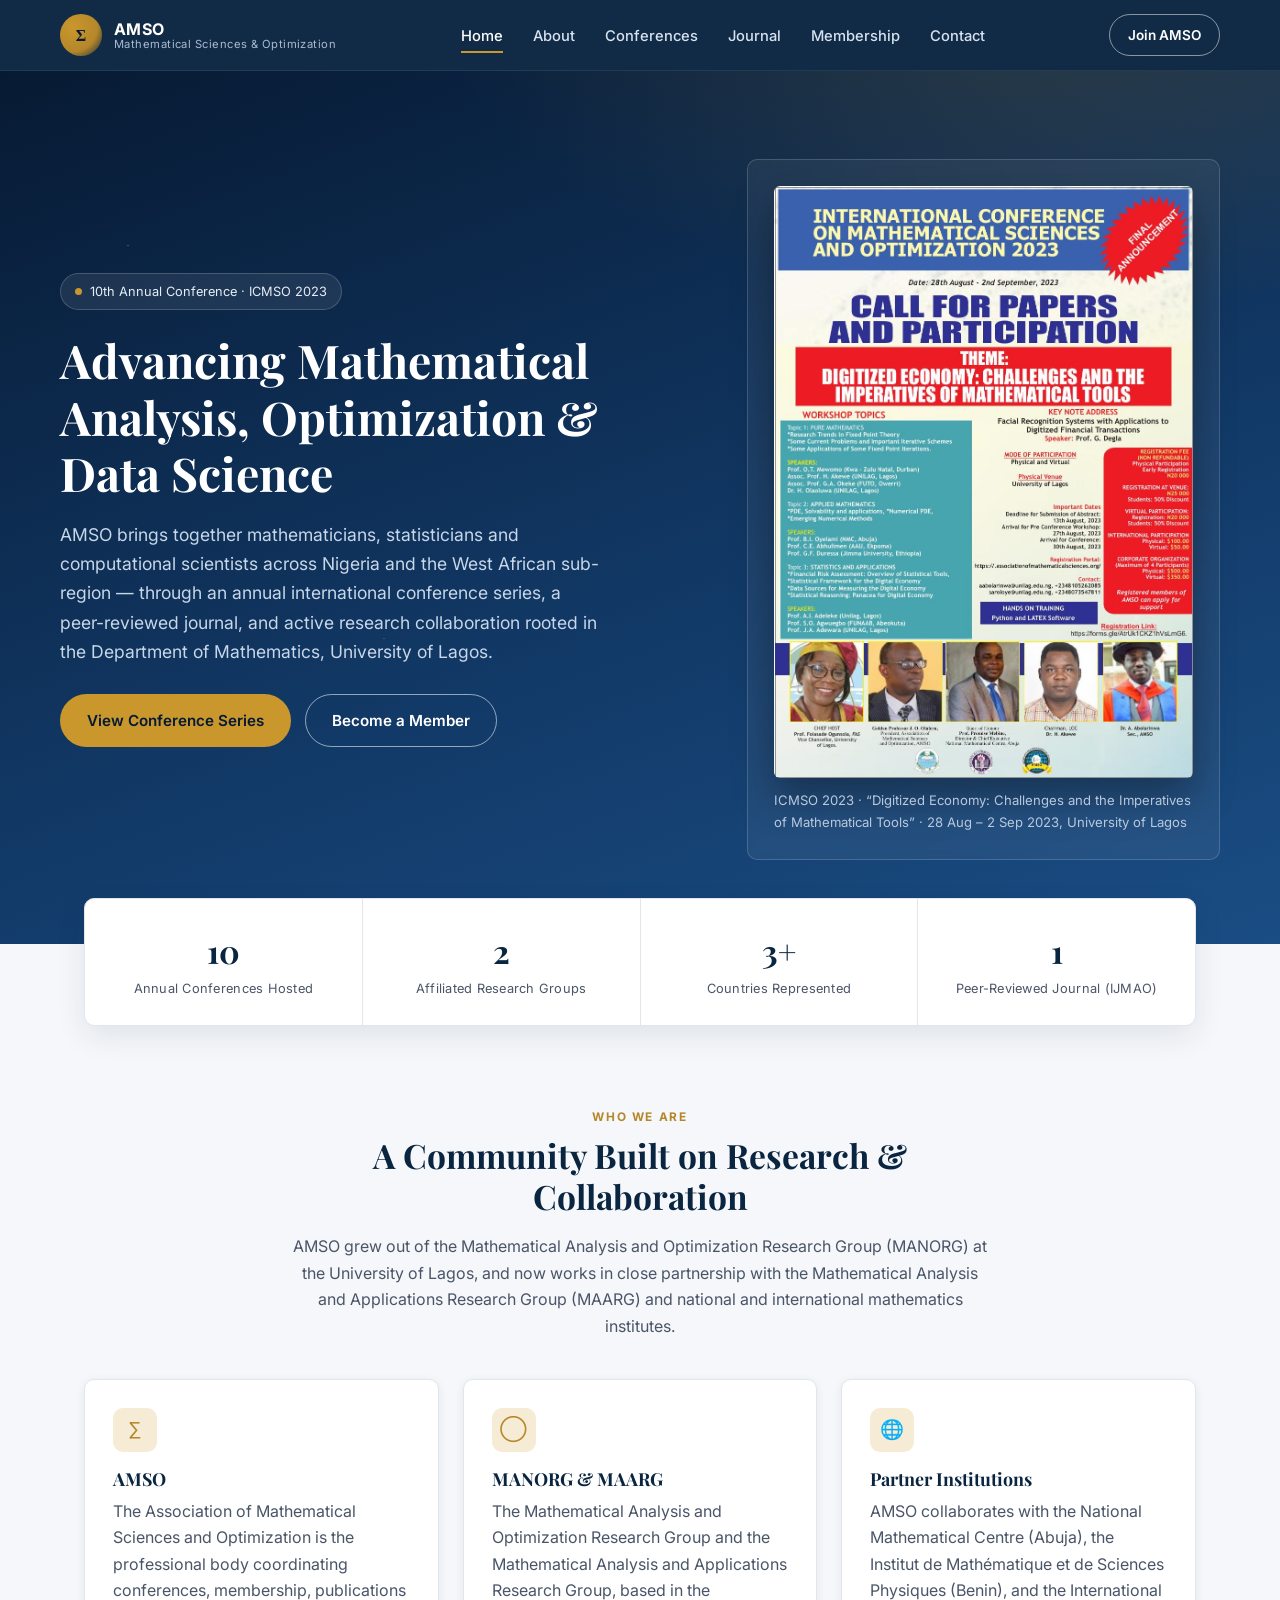
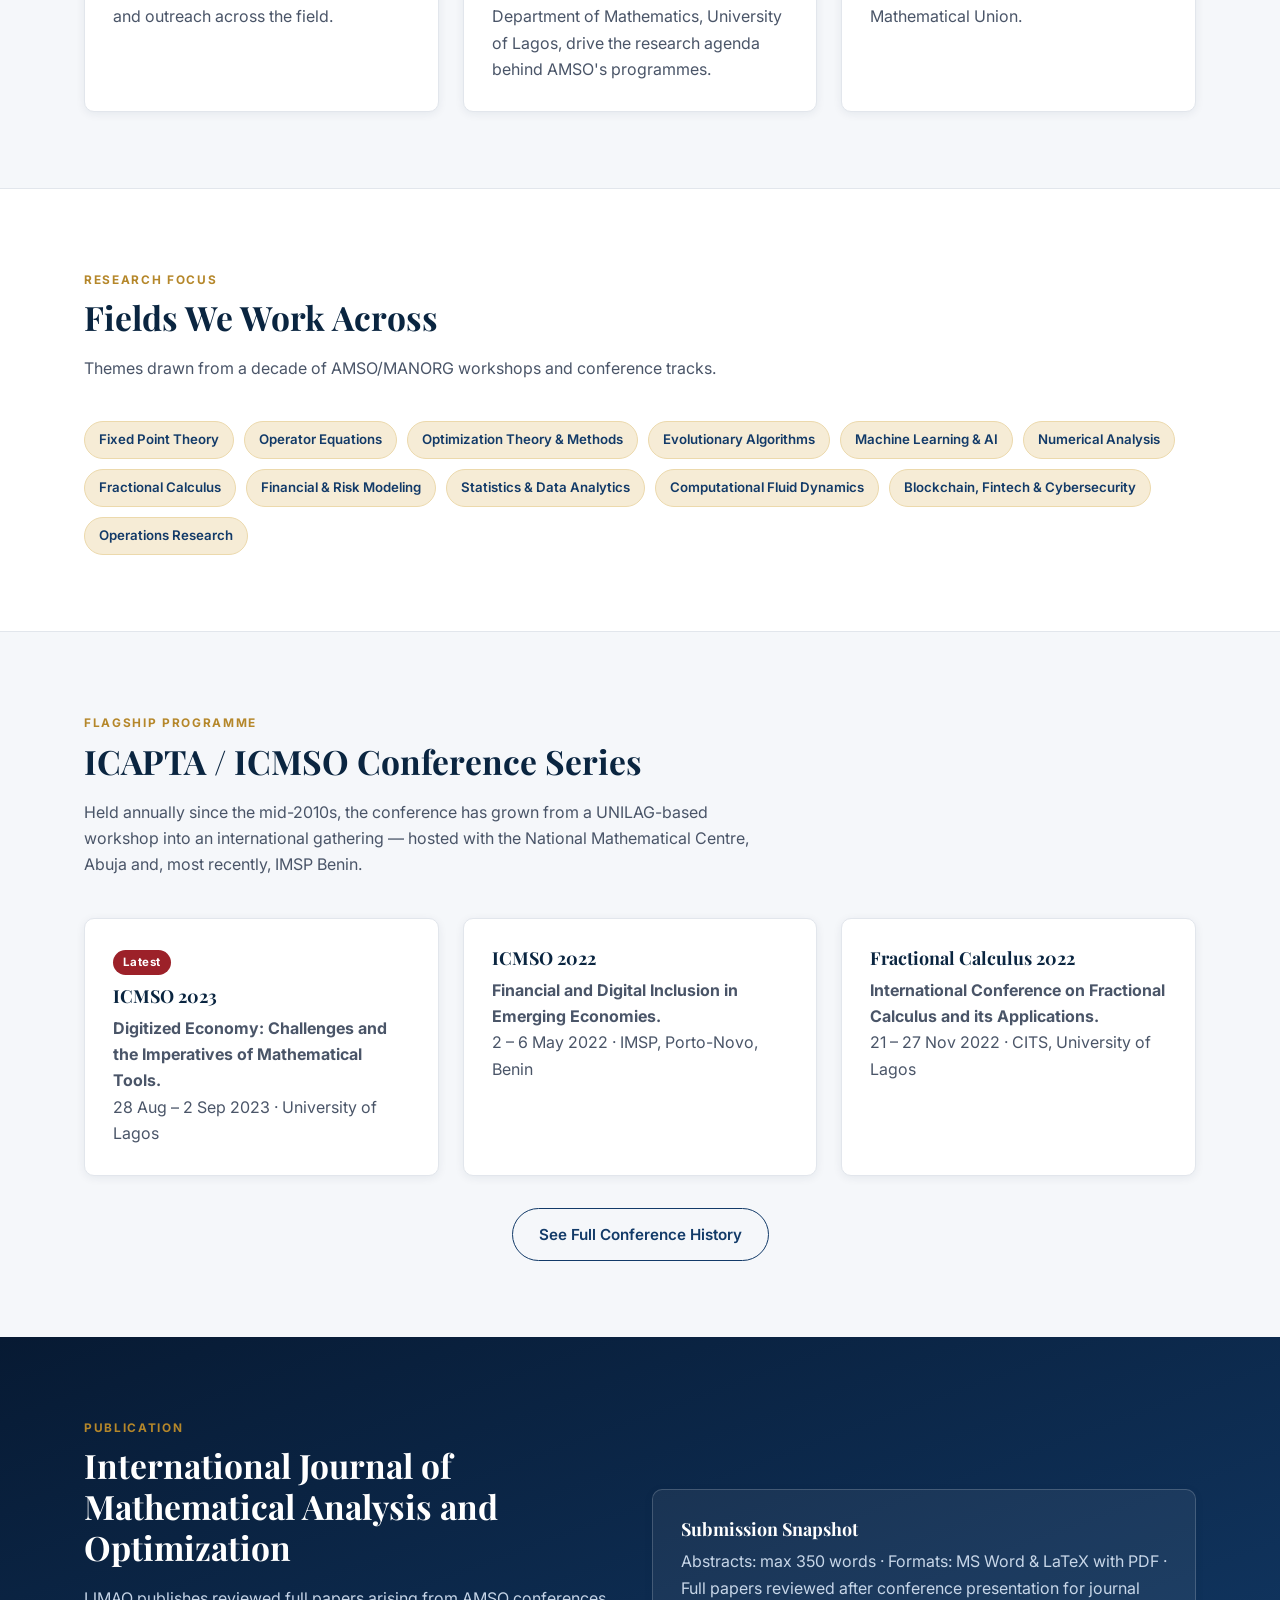
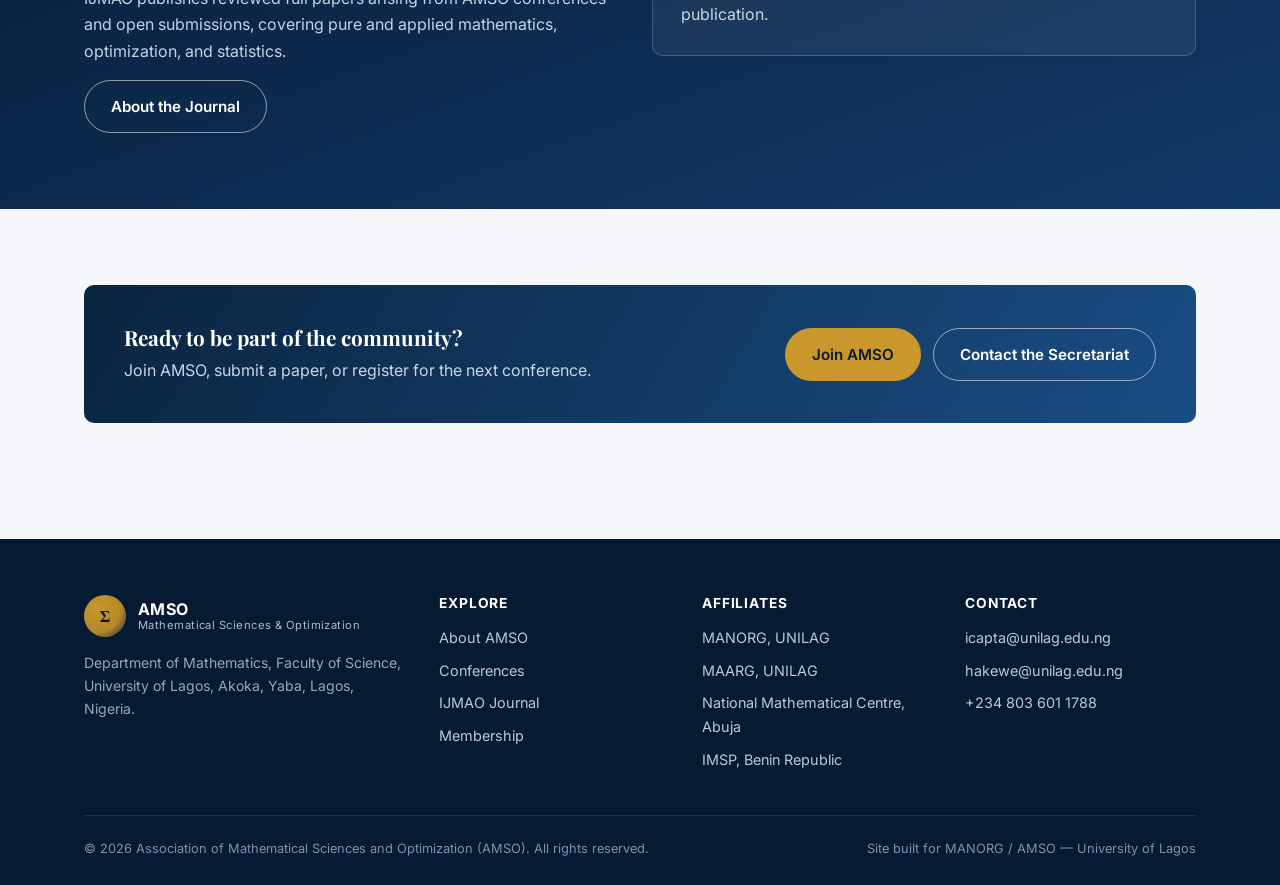
==== index.html @ 7dbcd3dd "Build AMSO website: home, about, conferences, journal, membership, contact Static site for the Assoc" ====
<!DOCTYPE html>
<html lang="en">
<head>
<meta charset="UTF-8">
<meta name="viewport" content="width=device-width, initial-scale=1.0">
<title>AMSO — Association of Mathematical Sciences and Optimization</title>
<meta name="description" content="AMSO unites researchers in mathematical analysis, optimization, statistics and data science through the annual ICAPTA/ICMSO conference series, the IJMAO journal, and its affiliated research groups MANORG and MAARG at the University of Lagos.">
<link rel="icon" href="data:image/svg+xml,<svg xmlns=%22http://www.w3.org/2000/svg%22 viewBox=%220 0 100 100%22><rect width=%22100%22 height=%22100%22 rx=%2220%22 fill=%22%230a2540%22/><text x=%2250%22 y=%2268%22 font-size=%2258%22 text-anchor=%22middle%22 fill=%22%23c9972c%22 font-family=%22Georgia,serif%22>&#8721;</text></svg>">
<link rel="preconnect" href="https://fonts.googleapis.com">
<link rel="preconnect" href="https://fonts.gstatic.com" crossorigin>
<link href="https://fonts.googleapis.com/css2?family=Playfair+Display:wght@600;700&family=Inter:wght@400;500;600;700&display=swap" rel="stylesheet">
<link rel="stylesheet" href="assets/css/style.css">
</head>
<body>

<header class="site-header">
  <div class="container nav">
    <a href="index.html" class="brand">
      <span class="brand-mark">&Sigma;</span>
      <span class="brand-text"><strong>AMSO</strong><span>Mathematical Sciences &amp; Optimization</span></span>
    </a>
    <ul class="nav-links">
      <li><a href="index.html">Home</a></li>
      <li><a href="about.html">About</a></li>
      <li><a href="conferences.html">Conferences</a></li>
      <li><a href="journal.html">Journal</a></li>
      <li><a href="membership.html">Membership</a></li>
      <li><a href="contact.html">Contact</a></li>
    </ul>
    <div class="nav-cta">
      <a href="membership.html" class="btn btn-outline-invert btn-sm">Join AMSO</a>
      <button class="nav-toggle" aria-label="Toggle menu">&#9776;</button>
    </div>
  </div>
</header>

<section class="hero">
  <div class="container hero-inner">
    <div>
      <div class="hero-badge"><span class="dot"></span> 10th Annual Conference · ICMSO 2023</div>
      <h1>Advancing Mathematical Analysis, Optimization &amp; Data Science</h1>
      <p class="lead">AMSO brings together mathematicians, statisticians and computational scientists across Nigeria and the West African sub-region — through an annual international conference series, a peer-reviewed journal, and active research collaboration rooted in the Department of Mathematics, University of Lagos.</p>
      <div class="hero-actions">
        <a href="conferences.html" class="btn btn-primary">View Conference Series</a>
        <a href="membership.html" class="btn btn-ghost">Become a Member</a>
      </div>
    </div>
    <div class="hero-panel">
      <img src="assets/img/icmso2023-flyer.jpg" alt="Call for Papers — 10th Annual International Conference on Mathematical Sciences and Optimization (ICMSO 2023)">
      <p class="hero-panel-cap">ICMSO 2023 · &ldquo;Digitized Economy: Challenges and the Imperatives of Mathematical Tools&rdquo; · 28 Aug – 2 Sep 2023, University of Lagos</p>
    </div>
  </div>
</section>

<div class="container">
  <div class="stats">
    <div class="stat"><div class="num">10</div><div class="label">Annual Conferences Hosted</div></div>
    <div class="stat"><div class="num">2</div><div class="label">Affiliated Research Groups</div></div>
    <div class="stat"><div class="num">3+</div><div class="label">Countries Represented</div></div>
    <div class="stat"><div class="num">1</div><div class="label">Peer-Reviewed Journal (IJMAO)</div></div>
  </div>
</div>

<section class="section">
  <div class="container">
    <div class="section-head center">
      <span class="eyebrow">Who We Are</span>
      <h2>A Community Built on Research &amp; Collaboration</h2>
      <p>AMSO grew out of the Mathematical Analysis and Optimization Research Group (MANORG) at the University of Lagos, and now works in close partnership with the Mathematical Analysis and Applications Research Group (MAARG) and national and international mathematics institutes.</p>
    </div>
    <div class="grid grid-3">
      <div class="card">
        <div class="icon">&#8721;</div>
        <h3>AMSO</h3>
        <p>The Association of Mathematical Sciences and Optimization is the professional body coordinating conferences, membership, publications and outreach across the field.</p>
      </div>
      <div class="card">
        <div class="icon">&#9711;</div>
        <h3>MANORG &amp; MAARG</h3>
        <p>The Mathematical Analysis and Optimization Research Group and the Mathematical Analysis and Applications Research Group, based in the Department of Mathematics, University of Lagos, drive the research agenda behind AMSO's programmes.</p>
      </div>
      <div class="card">
        <div class="icon">&#127760;</div>
        <h3>Partner Institutions</h3>
        <p>AMSO collaborates with the National Mathematical Centre (Abuja), the Institut de Mathématique et de Sciences Physiques (Benin), and the International Mathematical Union.</p>
      </div>
    </div>
  </div>
</section>

<section class="section section--alt">
  <div class="container">
    <div class="section-head">
      <span class="eyebrow">Research Focus</span>
      <h2>Fields We Work Across</h2>
      <p>Themes drawn from a decade of AMSO/MANORG workshops and conference tracks.</p>
    </div>
    <div class="chips">
      <span class="chip">Fixed Point Theory</span>
      <span class="chip">Operator Equations</span>
      <span class="chip">Optimization Theory &amp; Methods</span>
      <span class="chip">Evolutionary Algorithms</span>
      <span class="chip">Machine Learning &amp; AI</span>
      <span class="chip">Numerical Analysis</span>
      <span class="chip">Fractional Calculus</span>
      <span class="chip">Financial &amp; Risk Modeling</span>
      <span class="chip">Statistics &amp; Data Analytics</span>
      <span class="chip">Computational Fluid Dynamics</span>
      <span class="chip">Blockchain, Fintech &amp; Cybersecurity</span>
      <span class="chip">Operations Research</span>
    </div>
  </div>
</section>

<section class="section">
  <div class="container">
    <div class="section-head">
      <span class="eyebrow">Flagship Programme</span>
      <h2>ICAPTA / ICMSO Conference Series</h2>
      <p>Held annually since the mid-2010s, the conference has grown from a UNILAG-based workshop into an international gathering — hosted with the National Mathematical Centre, Abuja and, most recently, IMSP Benin.</p>
    </div>
    <div class="grid grid-3">
      <div class="card">
        <span class="tl-tag current">Latest</span>
        <h3>ICMSO 2023</h3>
        <p><strong>Digitized Economy: Challenges and the Imperatives of Mathematical Tools.</strong><br>28 Aug – 2 Sep 2023 · University of Lagos</p>
      </div>
      <div class="card">
        <h3>ICMSO 2022</h3>
        <p><strong>Financial and Digital Inclusion in Emerging Economies.</strong><br>2 – 6 May 2022 · IMSP, Porto-Novo, Benin</p>
      </div>
      <div class="card">
        <h3>Fractional Calculus 2022</h3>
        <p><strong>International Conference on Fractional Calculus and its Applications.</strong><br>21 – 27 Nov 2022 · CITS, University of Lagos</p>
      </div>
    </div>
    <div class="text-center" style="margin-top:32px;">
      <a href="conferences.html" class="btn btn-outline">See Full Conference History</a>
    </div>
  </div>
</section>

<section class="section section--navy">
  <div class="container">
    <div class="grid grid-2" style="align-items:center;">
      <div>
        <span class="eyebrow">Publication</span>
        <h2>International Journal of Mathematical Analysis and Optimization</h2>
        <p>IJMAO publishes reviewed full papers arising from AMSO conferences and open submissions, covering pure and applied mathematics, optimization, and statistics.</p>
        <a href="journal.html" class="btn btn-ghost">About the Journal</a>
      </div>
      <div class="card" style="background:rgba(255,255,255,0.06);border-color:rgba(255,255,255,0.18);">
        <h3 style="color:#fff;">Submission Snapshot</h3>
        <p style="color:#c7d6e8;">Abstracts: max 350 words · Formats: MS Word &amp; LaTeX with PDF · Full papers reviewed after conference presentation for journal publication.</p>
      </div>
    </div>
  </div>
</section>

<section class="section">
  <div class="container">
    <div class="cta-banner">
      <div>
        <h3>Ready to be part of the community?</h3>
        <p>Join AMSO, submit a paper, or register for the next conference.</p>
      </div>
      <div style="display:flex;gap:12px;flex-wrap:wrap;">
        <a href="membership.html" class="btn btn-primary">Join AMSO</a>
        <a href="contact.html" class="btn btn-ghost">Contact the Secretariat</a>
      </div>
    </div>
  </div>
</section>

<footer class="site-footer">
  <div class="container">
    <div class="footer-grid">
      <div class="footer-brand">
        <div class="brand" style="margin-bottom:14px;">
          <span class="brand-mark">&Sigma;</span>
          <span class="brand-text" style="color:#fff;"><strong>AMSO</strong><span>Mathematical Sciences &amp; Optimization</span></span>
        </div>
        <p>Department of Mathematics, Faculty of Science, University of Lagos, Akoka, Yaba, Lagos, Nigeria.</p>
      </div>
      <div>
        <h4>Explore</h4>
        <ul>
          <li><a href="about.html">About AMSO</a></li>
          <li><a href="conferences.html">Conferences</a></li>
          <li><a href="journal.html">IJMAO Journal</a></li>
          <li><a href="membership.html">Membership</a></li>
        </ul>
      </div>
      <div>
        <h4>Affiliates</h4>
        <ul>
          <li>MANORG, UNILAG</li>
          <li>MAARG, UNILAG</li>
          <li>National Mathematical Centre, Abuja</li>
          <li>IMSP, Benin Republic</li>
        </ul>
      </div>
      <div>
        <h4>Contact</h4>
        <ul>
          <li><a href="mailto:icapta@unilag.edu.ng">icapta@unilag.edu.ng</a></li>
          <li><a href="mailto:hakewe@unilag.edu.ng">hakewe@unilag.edu.ng</a></li>
          <li>+234 803 601 1788</li>
        </ul>
      </div>
    </div>
    <div class="footer-bottom">
      <span>&copy; <span id="year"></span> Association of Mathematical Sciences and Optimization (AMSO). All rights reserved.</span>
      <span>Site built for MANORG / AMSO — University of Lagos</span>
    </div>
  </div>
</footer>

<script src="assets/js/main.js"></script>
</body>
</html>
---- assets/css/style.css ----
/* ==========================================================================
   AMSO — Association of Mathematical Sciences and Optimization
   Shared stylesheet
   ========================================================================== */

:root {
  --navy-950: #071a33;
  --navy-900: #0a2540;
  --navy-800: #123a68;
  --navy-700: #1a4d84;
  --gold-600: #b5872a;
  --gold-500: #c9972c;
  --gold-100: #f6ecd6;
  --red-700: #9c2129;
  --ink: #1c2530;
  --ink-soft: #4a5568;
  --paper: #ffffff;
  --bg: #f5f7fa;
  --line: #e2e6ec;
  --shadow: 0 10px 30px rgba(10, 37, 64, 0.09);
  --shadow-sm: 0 2px 10px rgba(10, 37, 64, 0.07);
  --radius: 10px;
  --maxw: 1160px;
  --font-head: "Playfair Display", Georgia, "Times New Roman", serif;
  --font-body: "Inter", -apple-system, BlinkMacSystemFont, "Segoe UI", Roboto, sans-serif;
}

* { box-sizing: border-box; }
html { scroll-behavior: smooth; }

body {
  margin: 0;
  font-family: var(--font-body);
  color: var(--ink);
  background: var(--bg);
  line-height: 1.65;
  -webkit-font-smoothing: antialiased;
}

img { max-width: 100%; display: block; }

a { color: inherit; text-decoration: none; }

.container {
  width: 100%;
  max-width: var(--maxw);
  margin: 0 auto;
  padding: 0 24px;
}

h1, h2, h3, h4 {
  font-family: var(--font-head);
  color: var(--navy-900);
  line-height: 1.22;
  margin: 0 0 0.5em;
  font-weight: 700;
}

h1 { font-size: clamp(2rem, 4vw, 2.9rem); }
h2 { font-size: clamp(1.5rem, 3vw, 2.1rem); }
h3 { font-size: 1.3rem; }
p { margin: 0 0 1em; color: var(--ink-soft); }

.eyebrow {
  display: inline-block;
  font-family: var(--font-body);
  font-weight: 700;
  font-size: 0.74rem;
  letter-spacing: 0.14em;
  text-transform: uppercase;
  color: var(--gold-600);
  margin-bottom: 0.6em;
}

.section {
  padding: 76px 0;
}
.section--tight { padding: 52px 0; }
.section--navy {
  background: linear-gradient(160deg, var(--navy-950), var(--navy-800));
  color: #eaf0f8;
}
.section--navy h2, .section--navy h3 { color: #fff; }
.section--navy p { color: #c4d3e6; }
.section--alt { background: var(--paper); border-top: 1px solid var(--line); border-bottom: 1px solid var(--line); }

.section-head {
  max-width: 700px;
  margin: 0 0 40px;
}
.section-head.center { margin-left: auto; margin-right: auto; text-align: center; }

/* ---- Buttons ---- */
.btn {
  display: inline-flex;
  align-items: center;
  gap: 8px;
  padding: 13px 26px;
  border-radius: 999px;
  font-weight: 600;
  font-size: 0.95rem;
  border: 1.5px solid transparent;
  cursor: pointer;
  white-space: nowrap;
  transition: transform 0.15s ease, box-shadow 0.15s ease, background 0.15s ease, color 0.15s ease;
}
.btn-primary { background: var(--gold-500); color: var(--navy-950); }
.btn-primary:hover { background: var(--gold-600); transform: translateY(-1px); box-shadow: var(--shadow-sm); }
.btn-ghost { border-color: rgba(255,255,255,0.55); color: #fff; }
.btn-ghost:hover { background: rgba(255,255,255,0.12); }
.btn-outline { border-color: var(--navy-800); color: var(--navy-800); }
.btn-outline:hover { background: var(--navy-900); color: #fff; }
.btn-outline-invert { border-color: rgba(255,255,255,0.5); color: #fff; }
.btn-outline-invert:hover { background: rgba(255,255,255,0.12); }
.btn-sm { padding: 9px 18px; font-size: 0.85rem; }

/* ---- Header / Nav ---- */
.site-header {
  position: sticky;
  top: 0;
  z-index: 100;
  background: rgba(10, 37, 64, 0.97);
  backdrop-filter: blur(6px);
  border-bottom: 1px solid rgba(255,255,255,0.08);
}
.nav {
  display: flex;
  align-items: center;
  justify-content: space-between;
  padding: 14px 0;
}
.brand {
  display: flex;
  align-items: center;
  gap: 12px;
  color: #fff;
}
.brand-mark {
  width: 42px; height: 42px;
  border-radius: 50%;
  background: radial-gradient(circle at 30% 30%, var(--gold-500), var(--gold-600) 60%, var(--navy-900) 100%);
  display: flex; align-items: center; justify-content: center;
  font-family: var(--font-head);
  font-weight: 700;
  color: var(--navy-950);
  font-size: 1rem;
  flex: none;
}
.brand-text { line-height: 1.15; }
.brand-text strong { display: block; font-size: 1rem; letter-spacing: 0.02em; }
.brand-text span { display: block; font-size: 0.7rem; color: #a9bcd3; letter-spacing: 0.04em; }

.nav-links {
  display: flex;
  align-items: center;
  gap: 30px;
  list-style: none;
  margin: 0; padding: 0;
}
.nav-links a {
  color: #d7e2f0;
  font-size: 0.92rem;
  font-weight: 500;
  padding: 6px 0;
  border-bottom: 2px solid transparent;
  transition: color 0.15s ease, border-color 0.15s ease;
}
.nav-links a:hover, .nav-links a.active { color: #fff; border-color: var(--gold-500); }
.nav-cta { display: flex; align-items: center; gap: 14px; }
.nav-toggle {
  display: none;
  background: none; border: none; color: #fff;
  font-size: 1.5rem; cursor: pointer;
}

@media (max-width: 900px) {
  .nav-toggle { display: block; }
  .nav-links {
    position: absolute;
    top: 100%; left: 0; right: 0;
    flex-direction: column;
    align-items: flex-start;
    background: var(--navy-950);
    padding: 16px 24px 24px;
    gap: 14px;
    display: none;
    border-bottom: 1px solid rgba(255,255,255,0.1);
  }
  .nav-links.open { display: flex; }
  .nav-cta .btn { padding: 9px 16px; font-size: 0.82rem; }
}

/* ---- Hero ---- */
.hero {
  position: relative;
  background:
    radial-gradient(1100px 550px at 85% -10%, rgba(201,151,44,0.18), transparent 60%),
    linear-gradient(160deg, var(--navy-950) 0%, var(--navy-800) 60%, var(--navy-700) 100%);
  color: #fff;
  overflow: hidden;
}
.hero::before {
  content: "";
  position: absolute; inset: 0;
  background-image:
    radial-gradient(1px 1px at 10% 20%, rgba(255,255,255,0.35) 1px, transparent 1px),
    radial-gradient(1px 1px at 80% 40%, rgba(255,255,255,0.25) 1px, transparent 1px),
    radial-gradient(1.5px 1.5px at 60% 80%, rgba(255,255,255,0.3) 1px, transparent 1px),
    radial-gradient(1px 1px at 30% 65%, rgba(255,255,255,0.25) 1px, transparent 1px),
    radial-gradient(1.5px 1.5px at 92% 85%, rgba(255,255,255,0.3) 1px, transparent 1px);
  background-size: 100% 100%;
  opacity: 0.6;
}
.hero-inner {
  position: relative;
  padding: 88px 0 84px;
  display: grid;
  grid-template-columns: 1.15fr 0.85fr;
  gap: 48px;
  align-items: center;
}
.hero h1 { color: #fff; margin-bottom: 0.4em; }
.hero .lead { color: #c7d6e8; font-size: 1.1rem; max-width: 540px; }
.hero-actions { display: flex; gap: 14px; flex-wrap: wrap; margin-top: 28px; }
.hero-badge {
  display: inline-flex; align-items: center; gap: 8px;
  background: rgba(255,255,255,0.08);
  border: 1px solid rgba(255,255,255,0.18);
  padding: 7px 14px; border-radius: 999px;
  font-size: 0.8rem; color: #e7edf6; margin-bottom: 22px;
}
.hero-badge .dot { width: 7px; height: 7px; border-radius: 50%; background: var(--gold-500); }

.hero-panel {
  background: rgba(255,255,255,0.06);
  border: 1px solid rgba(255,255,255,0.16);
  border-radius: var(--radius);
  padding: 26px;
  backdrop-filter: blur(4px);
}
.hero-panel img { border-radius: 6px; box-shadow: 0 18px 40px rgba(0,0,0,0.35); }
.hero-panel-cap { font-size: 0.82rem; color: #b9c9dd; margin-top: 12px; margin-bottom: 0; }

@media (max-width: 860px) {
  .hero-inner { grid-template-columns: 1fr; padding-top: 48px; }
}

/* small page hero for inner pages */
.page-hero {
  background: linear-gradient(160deg, var(--navy-950), var(--navy-800));
  color: #fff;
  padding: 64px 0 54px;
}
.page-hero h1 { color: #fff; }
.page-hero p { color: #c7d6e8; max-width: 640px; }
.breadcrumb { font-size: 0.82rem; color: #9fb3cc; margin-bottom: 14px; }
.breadcrumb a:hover { color: #fff; }

/* ---- Stats ---- */
.stats {
  display: grid;
  grid-template-columns: repeat(4, 1fr);
  gap: 1px;
  background: var(--line);
  border: 1px solid var(--line);
  border-radius: var(--radius);
  overflow: hidden;
  margin-top: -46px;
  position: relative;
  z-index: 5;
  box-shadow: var(--shadow);
}
.stat {
  background: var(--paper);
  padding: 26px 20px;
  text-align: center;
}
.stat .num {
  font-family: var(--font-head);
  font-size: 2rem;
  color: var(--navy-900);
  font-weight: 700;
}
.stat .label { font-size: 0.8rem; color: var(--ink-soft); letter-spacing: 0.02em; }
@media (max-width: 760px) {
  .stats { grid-template-columns: repeat(2, 1fr); margin-top: 30px; }
}

/* ---- Cards / Grids ---- */
.grid { display: grid; gap: 24px; }
.grid-3 { grid-template-columns: repeat(3, 1fr); }
.grid-2 { grid-template-columns: repeat(2, 1fr); }
@media (max-width: 860px) {
  .grid-3, .grid-2 { grid-template-columns: 1fr; }
}

.card {
  background: var(--paper);
  border: 1px solid var(--line);
  border-radius: var(--radius);
  padding: 28px;
  box-shadow: var(--shadow-sm);
  transition: transform 0.15s ease, box-shadow 0.15s ease;
}
.card:hover { transform: translateY(-3px); box-shadow: var(--shadow); }
.card .icon {
  width: 44px; height: 44px;
  border-radius: 10px;
  background: var(--gold-100);
  color: var(--gold-600);
  display: flex; align-items: center; justify-content: center;
  font-size: 1.2rem;
  margin-bottom: 16px;
}
.card h3 { margin-bottom: 8px; font-size: 1.12rem; }
.card p:last-child { margin-bottom: 0; }

/* ---- Focus area chips ---- */
.chips { display: flex; flex-wrap: wrap; gap: 10px; }
.chip {
  background: var(--gold-100);
  color: var(--navy-800);
  border: 1px solid #ecd9ac;
  padding: 7px 14px;
  border-radius: 999px;
  font-size: 0.83rem;
  font-weight: 600;
}

/* ---- Timeline (conferences) ---- */
.timeline { position: relative; margin-top: 10px; }
.timeline::before {
  content: "";
  position: absolute;
  left: 22px; top: 6px; bottom: 6px;
  width: 2px;
  background: var(--line);
}
.tl-item {
  position: relative;
  padding-left: 62px;
  margin-bottom: 30px;
}
.tl-item:last-child { margin-bottom: 0; }
.tl-dot {
  position: absolute;
  left: 10px; top: 4px;
  width: 26px; height: 26px;
  border-radius: 50%;
  background: var(--navy-900);
  border: 4px solid var(--gold-500);
}
.tl-item.is-current .tl-dot { background: var(--red-700); }
.tl-card {
  background: var(--paper);
  border: 1px solid var(--line);
  border-radius: var(--radius);
  padding: 22px 24px;
  box-shadow: var(--shadow-sm);
}
.tl-meta {
  display: flex; flex-wrap: wrap; gap: 10px 18px;
  font-size: 0.83rem; color: var(--ink-soft);
  margin-bottom: 10px;
}
.tl-meta strong { color: var(--navy-800); }
.tl-tag {
  display: inline-block;
  background: var(--navy-900); color: #fff;
  font-size: 0.72rem; font-weight: 700; letter-spacing: 0.04em;
  padding: 3px 10px; border-radius: 999px;
  margin-bottom: 10px;
}
.tl-tag.current { background: var(--red-700); }

/* ---- Table ---- */
.table-wrap { overflow-x: auto; border: 1px solid var(--line); border-radius: var(--radius); background: var(--paper); }
table { width: 100%; border-collapse: collapse; min-width: 480px; }
th, td { text-align: left; padding: 13px 18px; font-size: 0.92rem; border-bottom: 1px solid var(--line); }
th { background: var(--navy-900); color: #fff; font-weight: 600; white-space: nowrap; }
tr:last-child td { border-bottom: none; }
td.num { font-weight: 700; color: var(--navy-800); }

/* ---- People ---- */
.person {
  display: flex; gap: 16px; align-items: flex-start;
  padding: 18px 0;
  border-bottom: 1px solid var(--line);
}
.person:last-child { border-bottom: none; }
.person-avatar {
  width: 52px; height: 52px; border-radius: 50%; flex: none;
  background: linear-gradient(160deg, var(--navy-800), var(--navy-950));
  color: var(--gold-100);
  display: flex; align-items: center; justify-content: center;
  font-family: var(--font-head); font-weight: 700; font-size: 1.05rem;
}
.person h4 { margin: 0 0 2px; font-family: var(--font-body); font-size: 1rem; color: var(--navy-900); }
.person .role { font-size: 0.83rem; color: var(--gold-600); font-weight: 600; margin-bottom: 3px; }
.person .org { font-size: 0.83rem; color: var(--ink-soft); }

/* ---- CTA banner ---- */
.cta-banner {
  background: linear-gradient(120deg, var(--navy-900), var(--navy-700));
  border-radius: var(--radius);
  padding: 40px;
  color: #fff;
  display: flex;
  align-items: center;
  justify-content: space-between;
  gap: 24px;
  flex-wrap: wrap;
}
.cta-banner h3 { color: #fff; margin-bottom: 6px; }
.cta-banner p { color: #c7d6e8; margin: 0; }

/* ---- Note / callout ---- */
.callout {
  background: var(--gold-100);
  border: 1px solid #ecd9ac;
  border-left: 4px solid var(--gold-600);
  padding: 16px 20px;
  border-radius: 8px;
  font-size: 0.92rem;
  color: var(--navy-900);
}

/* ---- Footer ---- */
.site-footer {
  background: var(--navy-950);
  color: #b9c9dd;
  padding: 56px 0 26px;
  margin-top: 40px;
}
.footer-grid {
  display: grid;
  grid-template-columns: 1.4fr 1fr 1fr 1fr;
  gap: 32px;
  padding-bottom: 34px;
  border-bottom: 1px solid rgba(255,255,255,0.1);
}
.footer-grid h4 { color: #fff; font-family: var(--font-body); font-size: 0.86rem; letter-spacing: 0.06em; text-transform: uppercase; margin-bottom: 14px; }
.footer-grid ul { list-style: none; margin: 0; padding: 0; }
.footer-grid li { margin-bottom: 9px; font-size: 0.9rem; }
.footer-grid a:hover { color: #fff; }
.footer-brand p { color: #93a7c2; font-size: 0.88rem; max-width: 320px; }
.footer-bottom {
  display: flex; justify-content: space-between; align-items: center;
  padding-top: 22px; font-size: 0.8rem; color: #7d92ae; flex-wrap: wrap; gap: 10px;
}
@media (max-width: 760px) {
  .footer-grid { grid-template-columns: 1fr 1fr; }
}

/* ---- Utility ---- */
.text-center { text-align: center; }
.mt-0 { margin-top: 0; }
.mb-0 { margin-bottom: 0; }
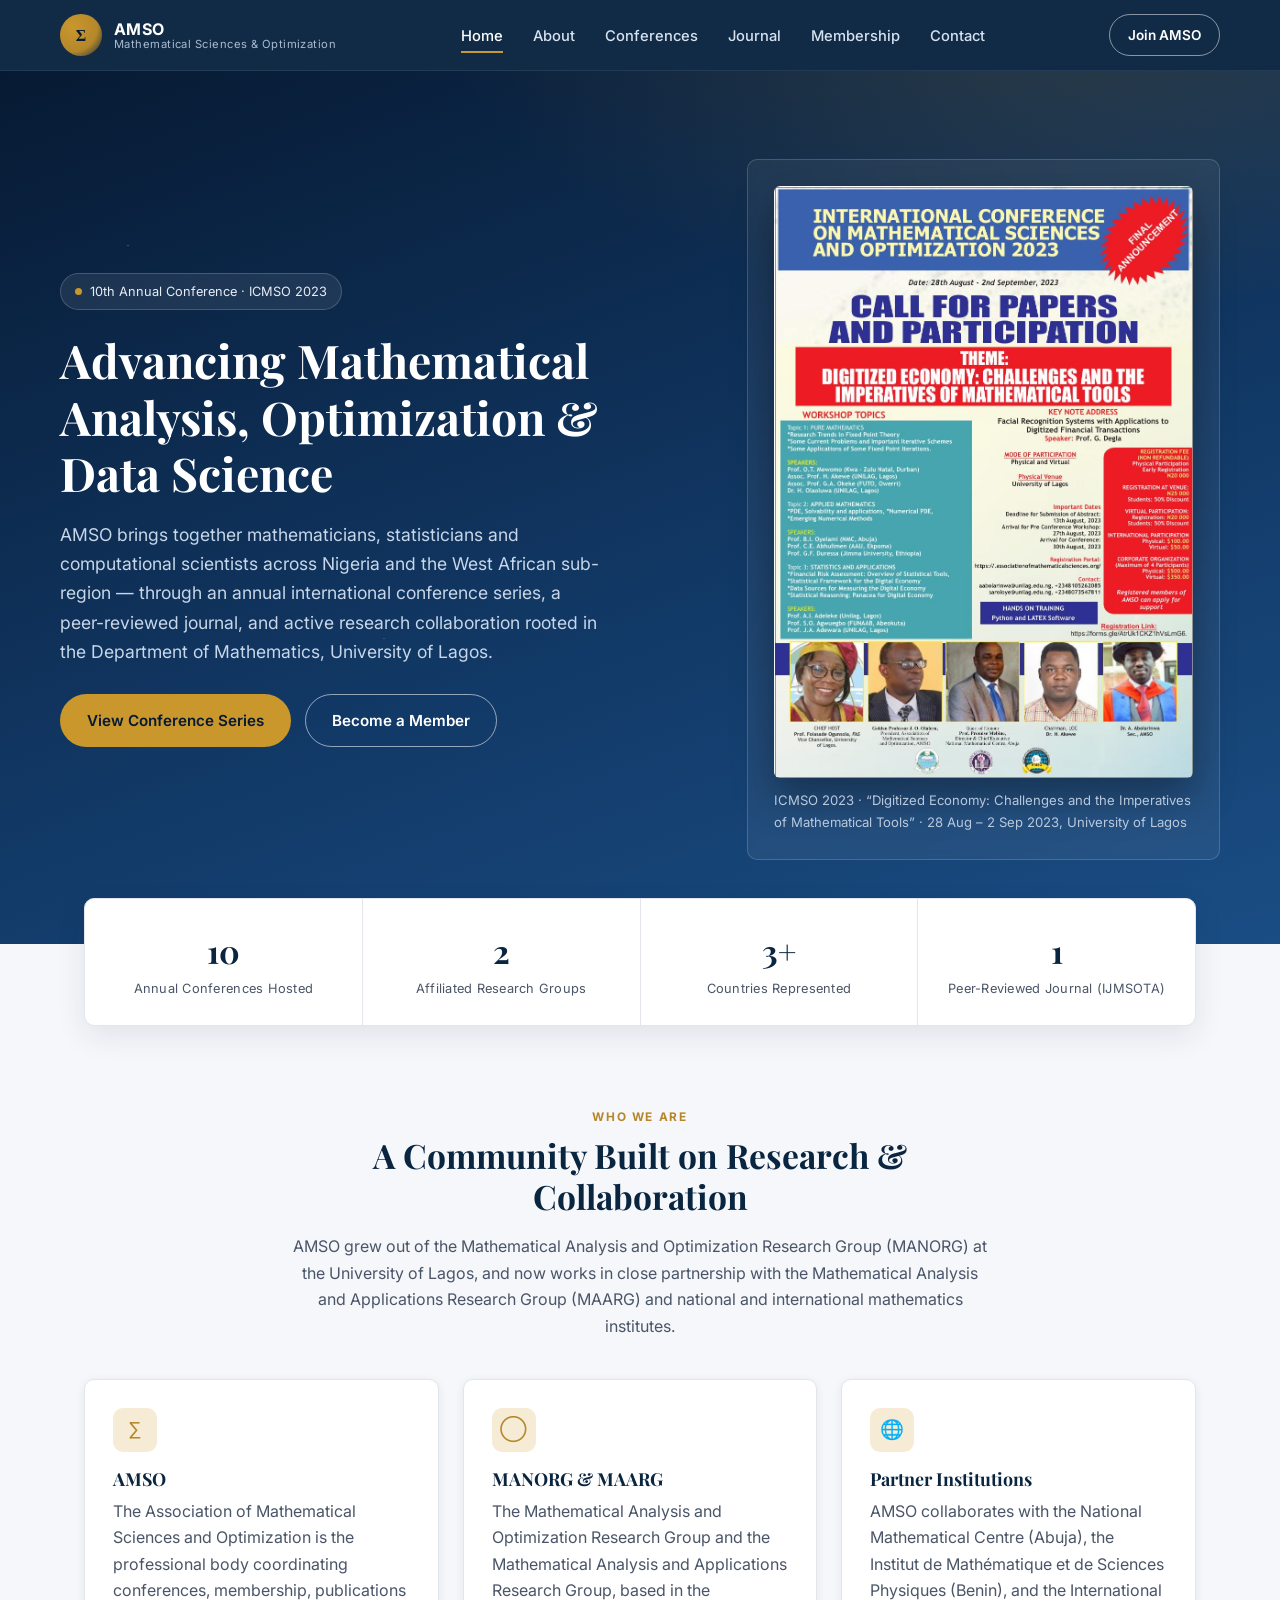
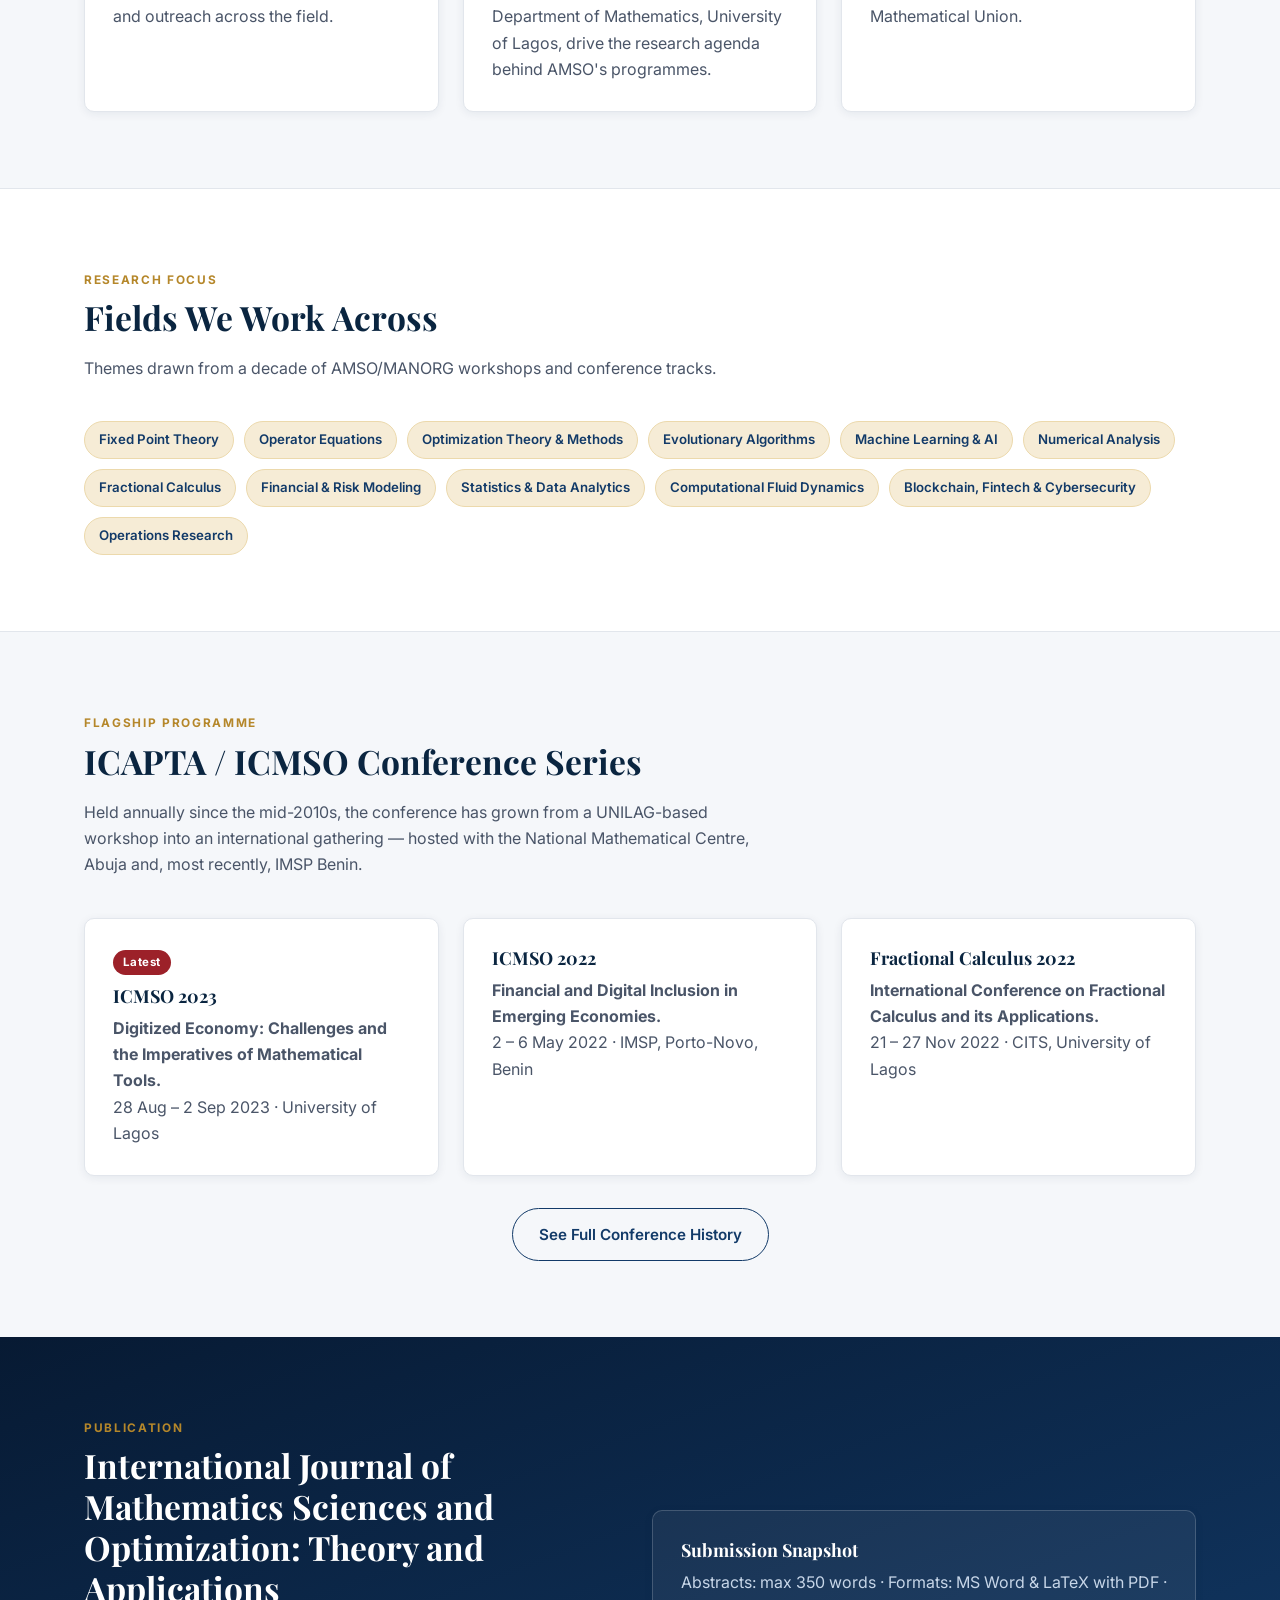
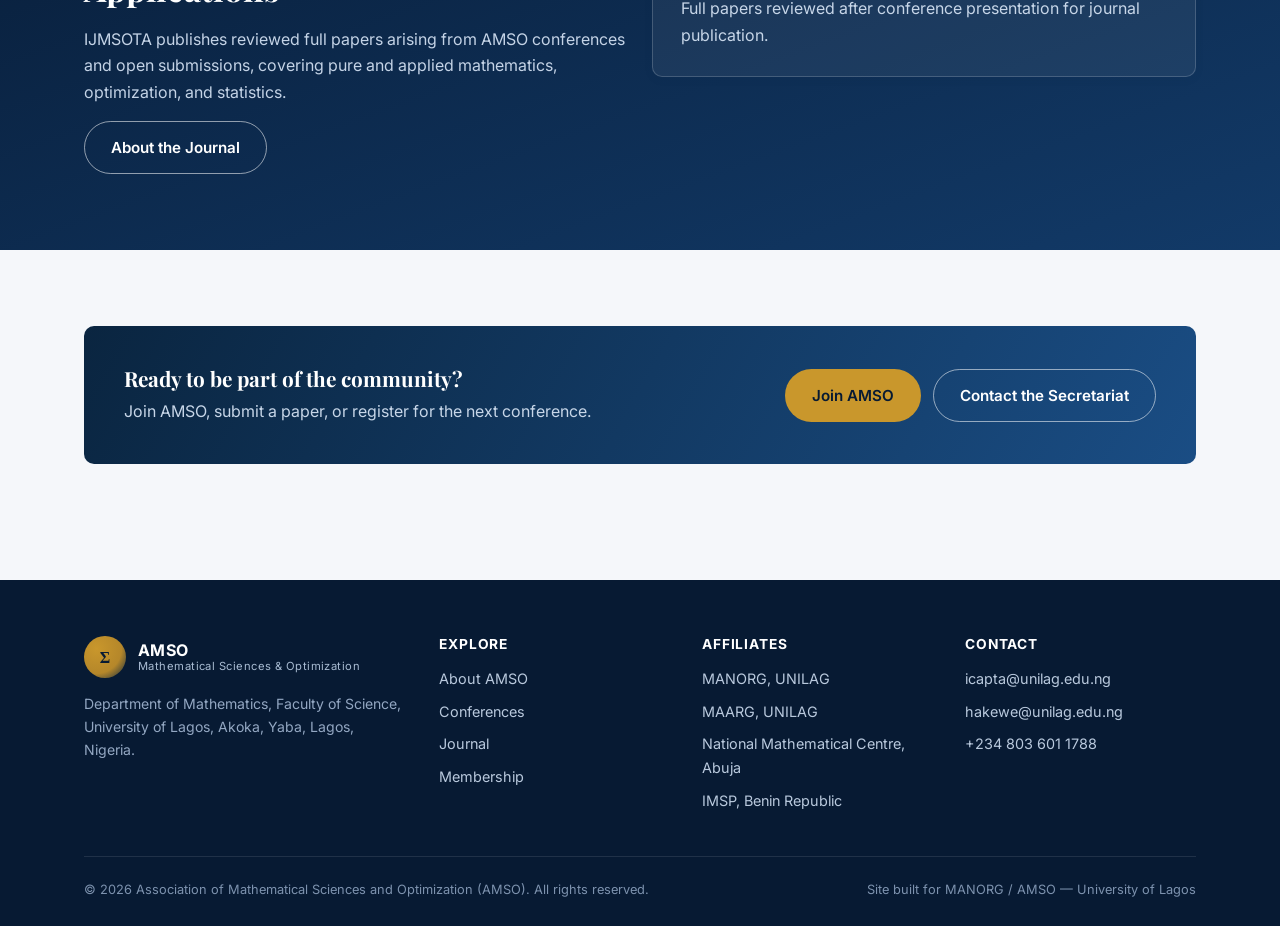
==== commit ba65a1fb: "Update journal name to full IJMSOTA title, remove NIPES reference Journal renamed from International" ====
--- a/index.html
+++ b/index.html
@@ -4,7 +4,7 @@
 <meta charset="UTF-8">
 <meta name="viewport" content="width=device-width, initial-scale=1.0">
 <title>AMSO — Association of Mathematical Sciences and Optimization</title>
-<meta name="description" content="AMSO unites researchers in mathematical analysis, optimization, statistics and data science through the annual ICAPTA/ICMSO conference series, the IJMAO journal, and its affiliated research groups MANORG and MAARG at the University of Lagos.">
+<meta name="description" content="AMSO unites researchers in mathematical analysis, optimization, statistics and data science through the annual ICAPTA/ICMSO conference series, the IJMSOTA journal, and its affiliated research groups MANORG and MAARG at the University of Lagos.">
 <link rel="icon" href="data:image/svg+xml,<svg xmlns=%22http://www.w3.org/2000/svg%22 viewBox=%220 0 100 100%22><rect width=%22100%22 height=%22100%22 rx=%2220%22 fill=%22%230a2540%22/><text x=%2250%22 y=%2268%22 font-size=%2258%22 text-anchor=%22middle%22 fill=%22%23c9972c%22 font-family=%22Georgia,serif%22>&#8721;</text></svg>">
 <link rel="preconnect" href="https://fonts.googleapis.com">
 <link rel="preconnect" href="https://fonts.gstatic.com" crossorigin>
@@ -57,7 +57,7 @@
     <div class="stat"><div class="num">10</div><div class="label">Annual Conferences Hosted</div></div>
     <div class="stat"><div class="num">2</div><div class="label">Affiliated Research Groups</div></div>
     <div class="stat"><div class="num">3+</div><div class="label">Countries Represented</div></div>
-    <div class="stat"><div class="num">1</div><div class="label">Peer-Reviewed Journal (IJMAO)</div></div>
+    <div class="stat"><div class="num">1</div><div class="label">Peer-Reviewed Journal (IJMSOTA)</div></div>
   </div>
 </div>
 
@@ -145,8 +145,8 @@
     <div class="grid grid-2" style="align-items:center;">
       <div>
         <span class="eyebrow">Publication</span>
-        <h2>International Journal of Mathematical Analysis and Optimization</h2>
-        <p>IJMAO publishes reviewed full papers arising from AMSO conferences and open submissions, covering pure and applied mathematics, optimization, and statistics.</p>
+        <h2>International Journal of Mathematics Sciences and Optimization: Theory and Applications</h2>
+        <p>IJMSOTA publishes reviewed full papers arising from AMSO conferences and open submissions, covering pure and applied mathematics, optimization, and statistics.</p>
         <a href="journal.html" class="btn btn-ghost">About the Journal</a>
       </div>
       <div class="card" style="background:rgba(255,255,255,0.06);border-color:rgba(255,255,255,0.18);">
@@ -187,7 +187,7 @@
         <ul>
           <li><a href="about.html">About AMSO</a></li>
           <li><a href="conferences.html">Conferences</a></li>
-          <li><a href="journal.html">IJMAO Journal</a></li>
+          <li><a href="journal.html">Journal</a></li>
           <li><a href="membership.html">Membership</a></li>
         </ul>
       </div>
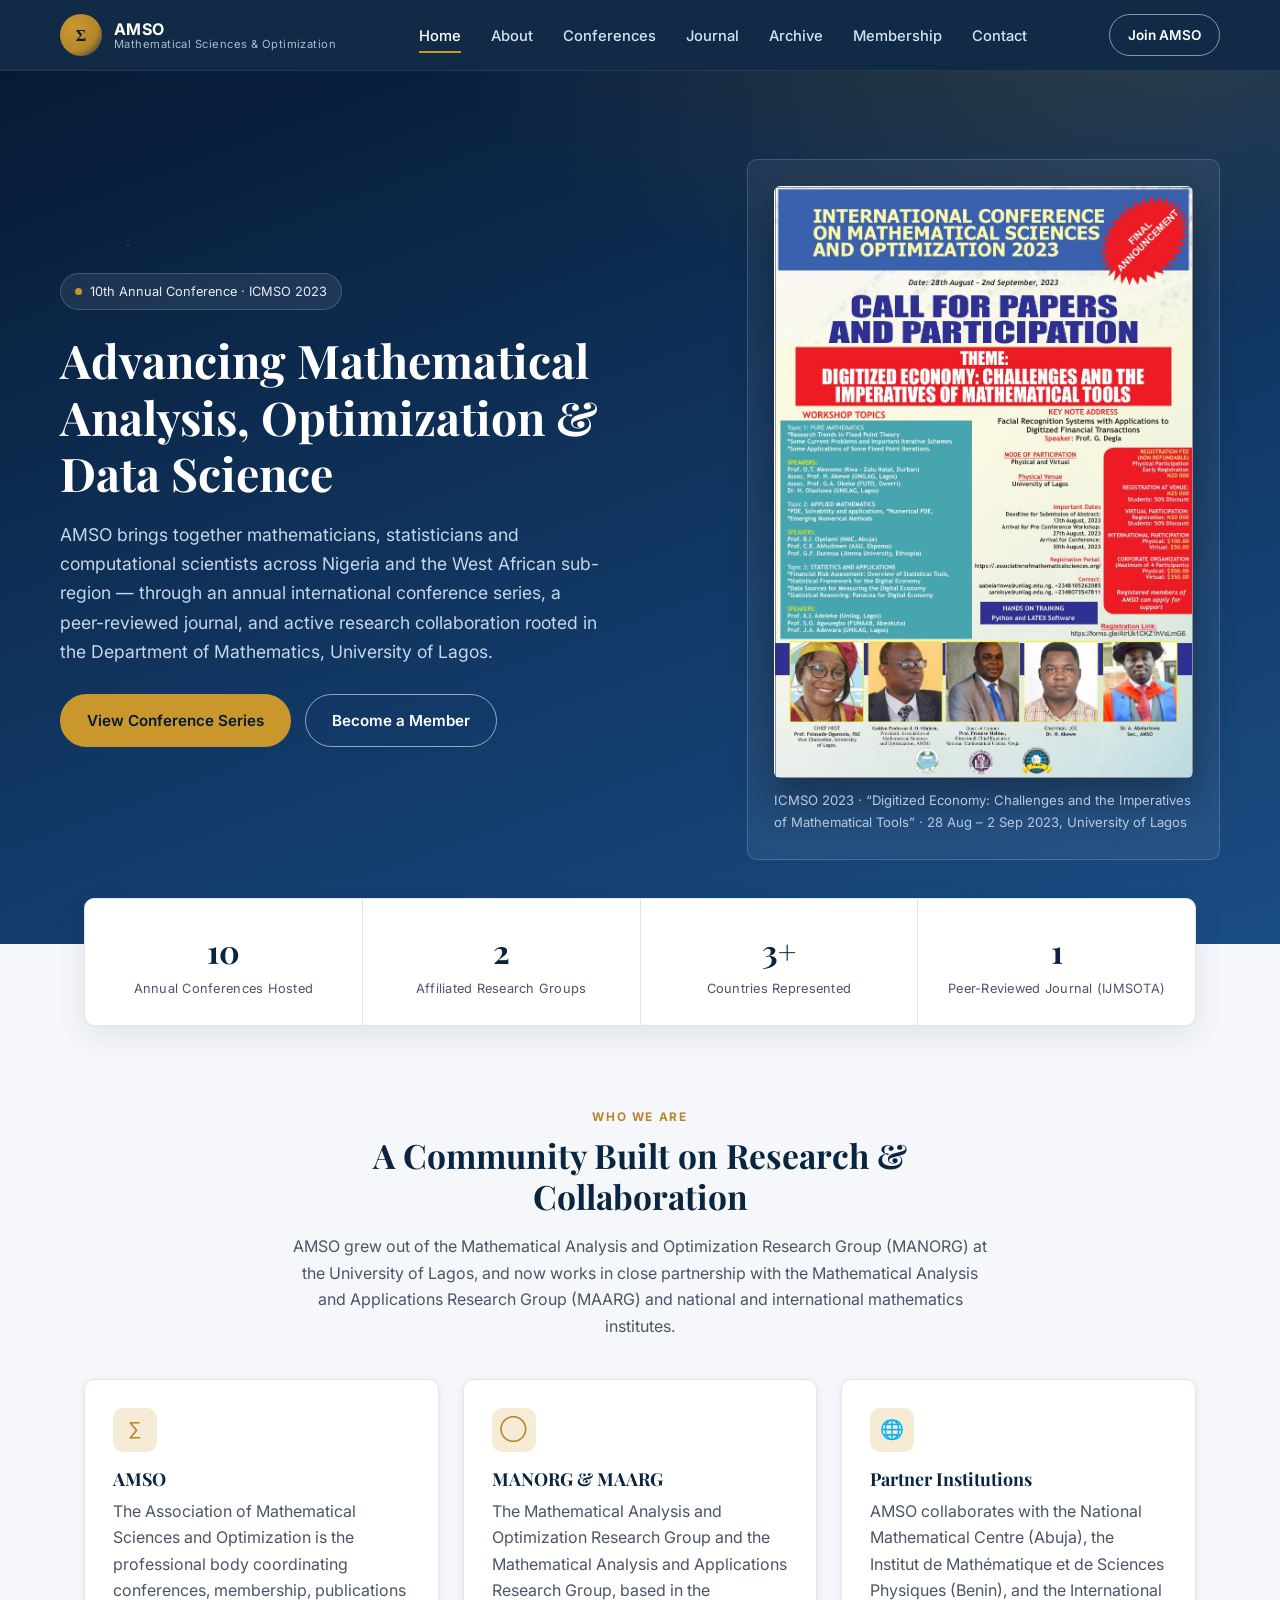
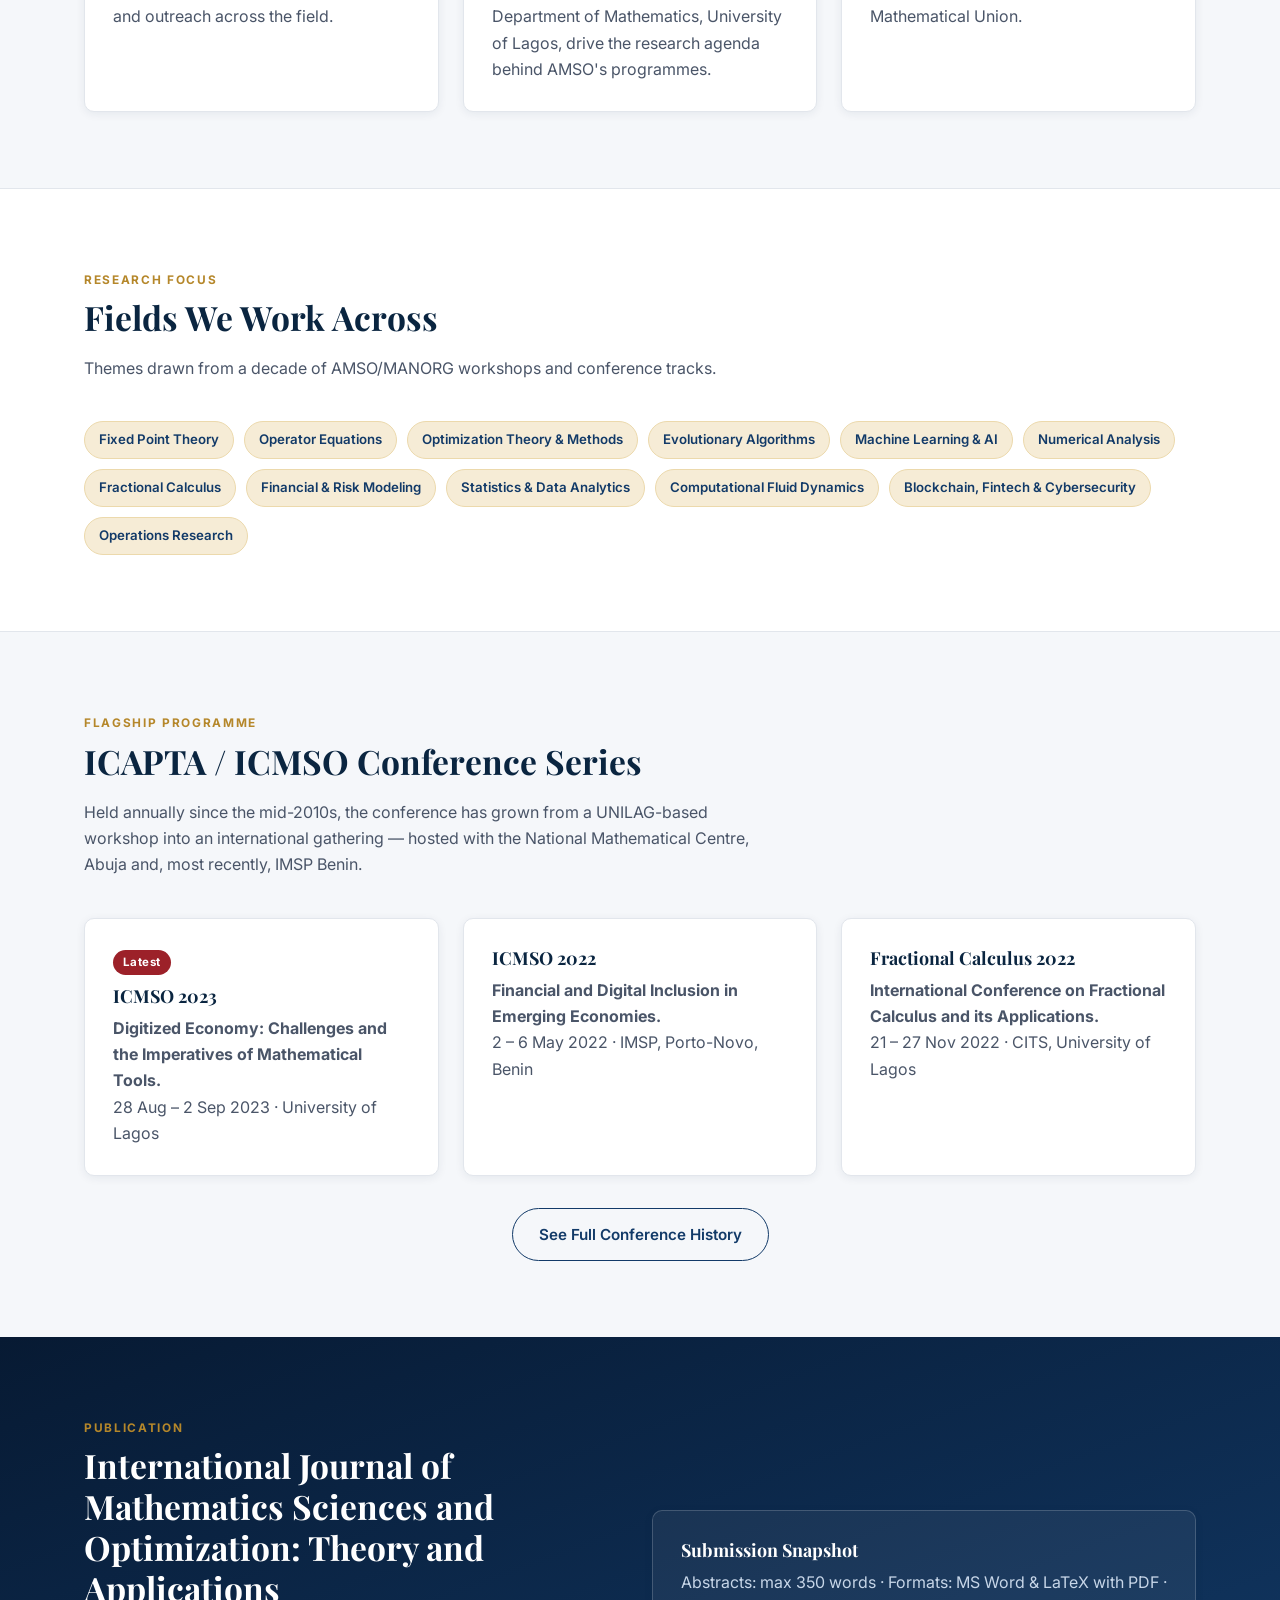
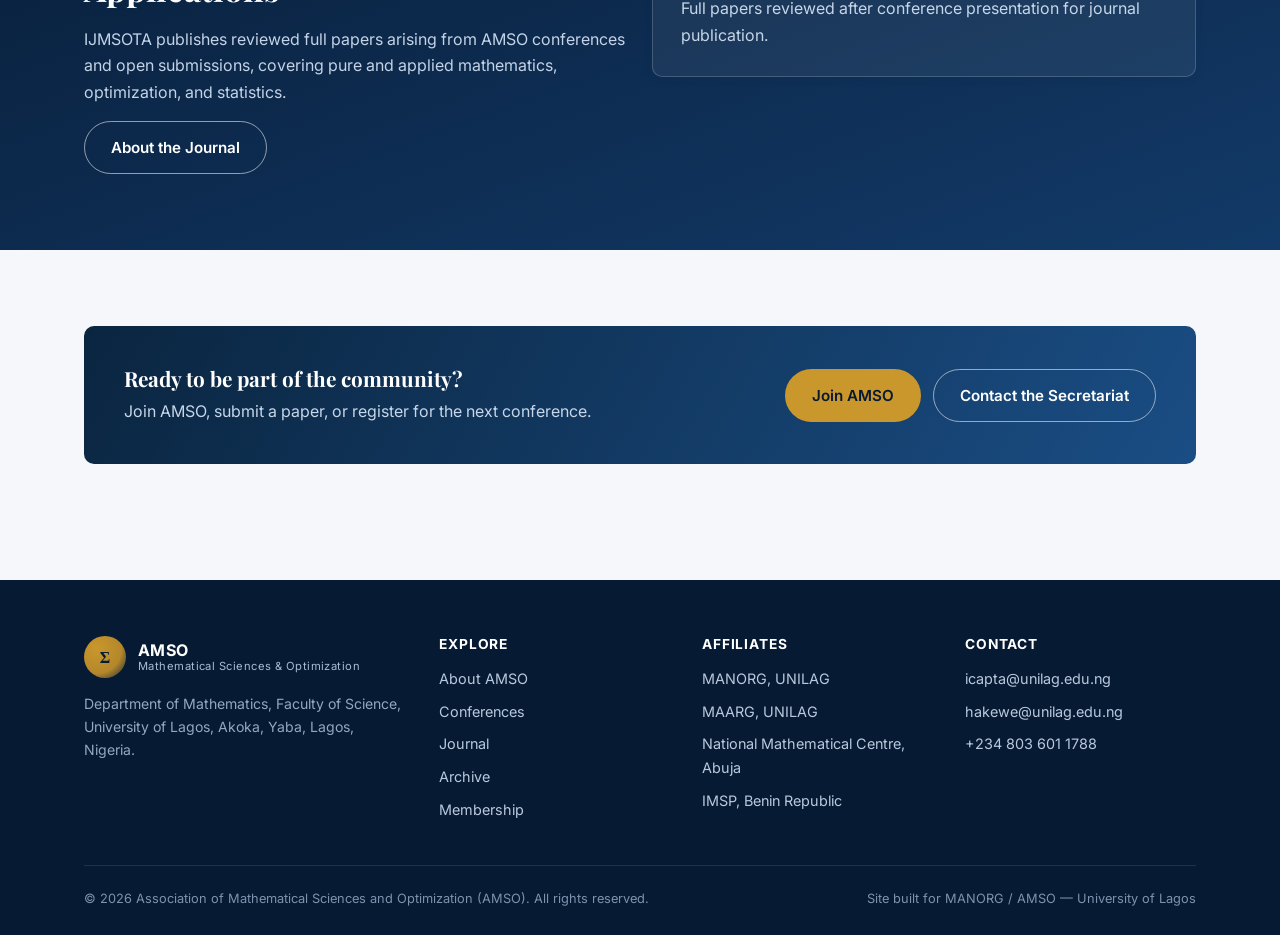
==== commit 9d7cb879: "Add manuscript archive: submission form, D1/R2-backed storage, admin review Adds archive.html (publi" ====
--- a/index.html
+++ b/index.html
@@ -24,6 +24,7 @@
       <li><a href="about.html">About</a></li>
       <li><a href="conferences.html">Conferences</a></li>
       <li><a href="journal.html">Journal</a></li>
+      <li><a href="archive.html">Archive</a></li>
       <li><a href="membership.html">Membership</a></li>
       <li><a href="contact.html">Contact</a></li>
     </ul>
@@ -188,6 +189,7 @@
           <li><a href="about.html">About AMSO</a></li>
           <li><a href="conferences.html">Conferences</a></li>
           <li><a href="journal.html">Journal</a></li>
+          <li><a href="archive.html">Archive</a></li>
           <li><a href="membership.html">Membership</a></li>
         </ul>
       </div>
--- a/assets/css/style.css
+++ b/assets/css/style.css
@@ -452,6 +452,43 @@
   .footer-grid { grid-template-columns: 1fr 1fr; }
 }
 
+/* ---- Form fields ---- */
+.field-label {
+  display: block;
+  font-size: 0.85rem;
+  font-weight: 600;
+  color: var(--navy-800);
+  margin-bottom: 6px;
+}
+.field-input {
+  width: 100%;
+  padding: 11px 14px;
+  border: 1px solid var(--line);
+  border-radius: 8px;
+  font-family: var(--font-body);
+  font-size: 0.95rem;
+  background: var(--paper);
+  color: var(--ink);
+}
+.field-input:focus {
+  outline: 2px solid var(--gold-500);
+  outline-offset: 1px;
+}
+
+/* ---- Archive cards ---- */
+.archive-item {
+  background: var(--paper);
+  border: 1px solid var(--line);
+  border-radius: var(--radius);
+  padding: 18px 20px;
+  box-shadow: var(--shadow-sm);
+}
+.archive-item h4 { margin: 0 0 4px; font-size: 1rem; color: var(--navy-900); }
+.archive-item .meta { font-size: 0.82rem; color: var(--ink-soft); margin-bottom: 10px; }
+.archive-item .status-msg { font-size: 0.9rem; }
+.status-msg.error { color: var(--red-700); }
+.status-msg.success { color: #1e7a3c; }
+
 /* ---- Utility ---- */
 .text-center { text-align: center; }
 .mt-0 { margin-top: 0; }
